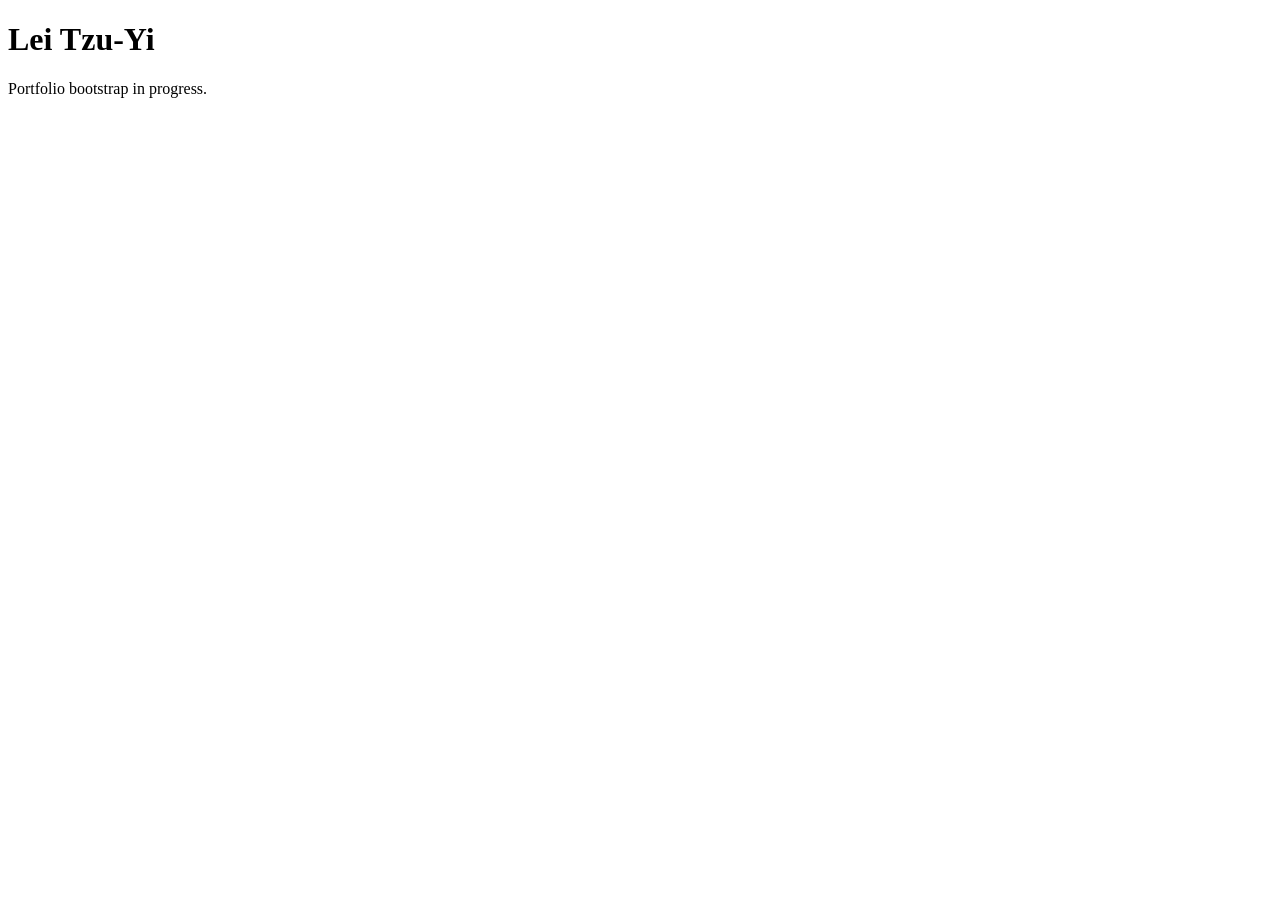
==== index.html @ 39b78949 "bootstrap GitHub Pages site" ====
<!doctype html><html lang="en"><head><meta charset="utf-8"><meta name="viewport" content="width=device-width,initial-scale=1"><title>Lei Tzu-Yi</title></head><body><main><h1>Lei Tzu-Yi</h1><p>Portfolio bootstrap in progress.</p></main></body></html>
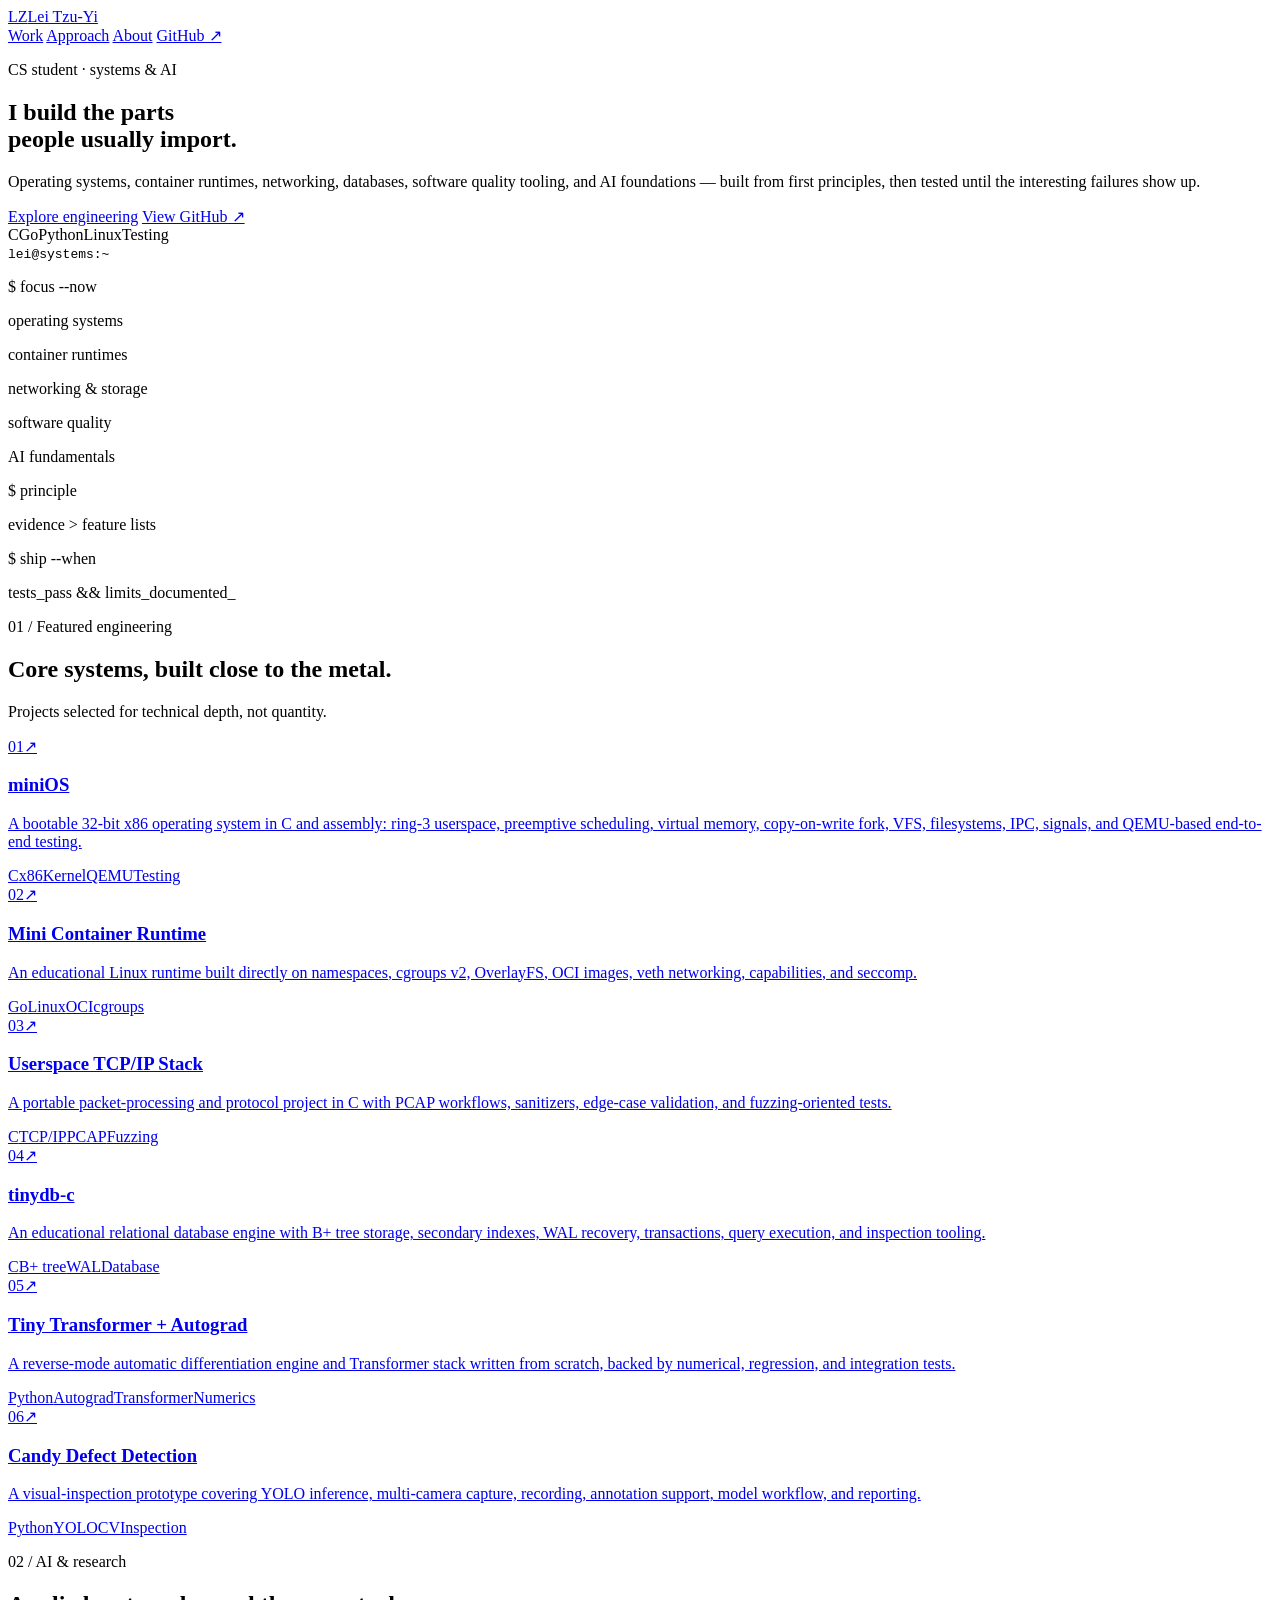
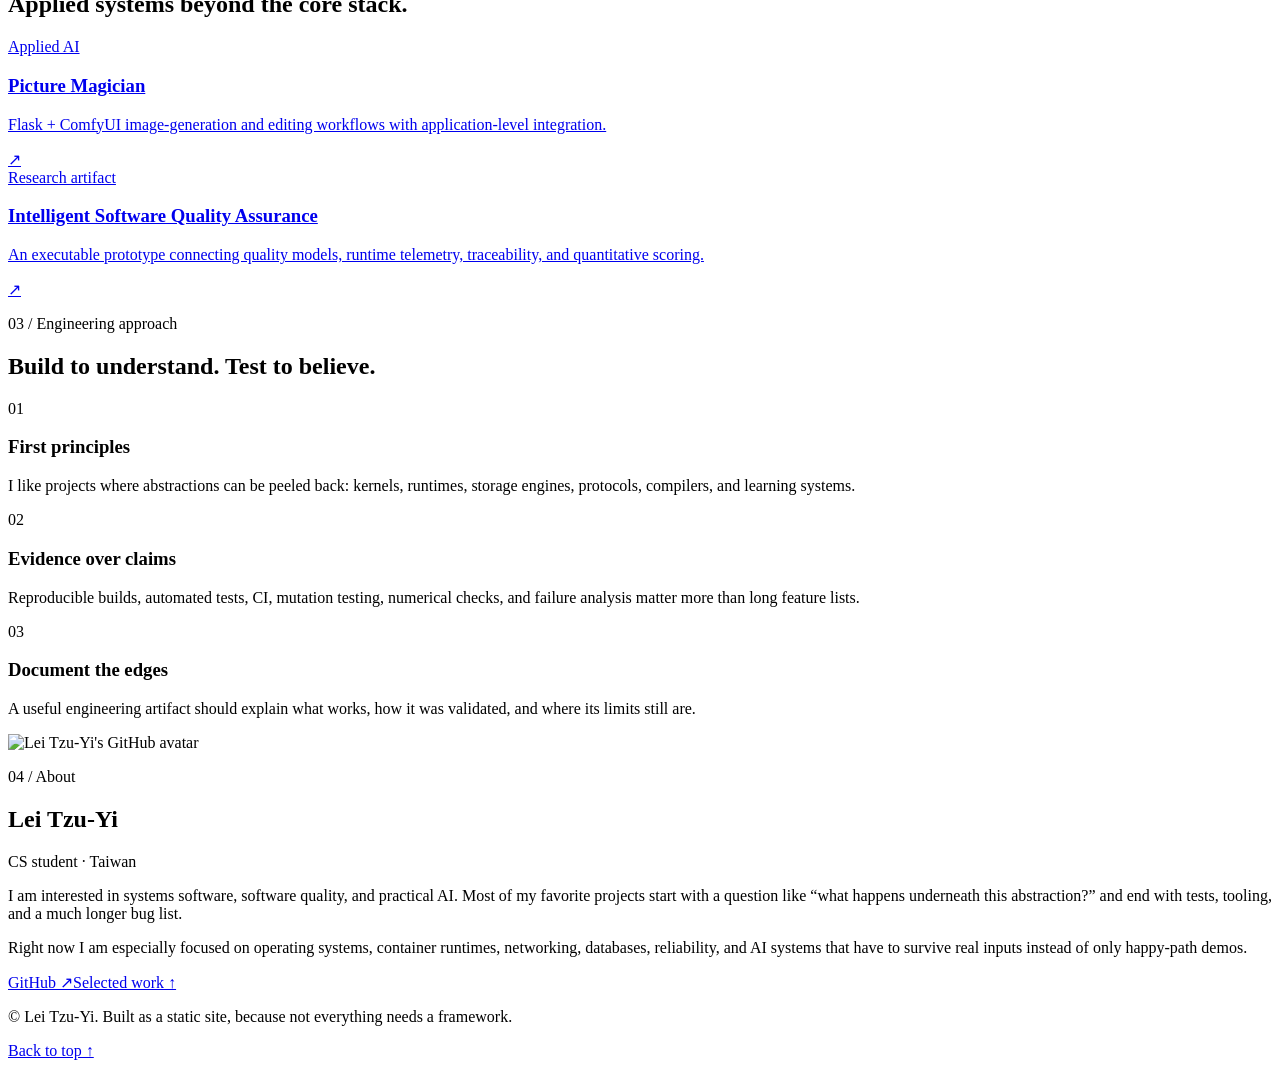
==== commit 07821dba: "build portfolio structure" ====
--- a/index.html
+++ b/index.html
@@ -1 +1,165 @@
-<!doctype html><html lang="en"><head><meta charset="utf-8"><meta name="viewport" content="width=device-width,initial-scale=1"><title>Lei Tzu-Yi</title></head><body><main><h1>Lei Tzu-Yi</h1><p>Portfolio bootstrap in progress.</p></main></body></html>+<!doctype html>
+<html lang="en">
+<head>
+  <meta charset="utf-8">
+  <meta name="viewport" content="width=device-width, initial-scale=1">
+  <meta name="description" content="Lei Tzu-Yi — CS student building operating systems, runtimes, networking, databases, software quality tooling, and practical AI from first principles.">
+  <meta name="theme-color" content="#0a0f16">
+  <meta property="og:title" content="Lei Tzu-Yi | Systems & AI Builder">
+  <meta property="og:description" content="From-scratch systems engineering, software quality, and practical AI.">
+  <meta property="og:type" content="website">
+  <meta property="og:url" content="https://lei-tzuy.github.io/">
+  <title>Lei Tzu-Yi | Systems & AI Builder</title>
+  <link rel="stylesheet" href="styles.css">
+  <link rel="icon" href="data:image/svg+xml,<svg xmlns=%22http://www.w3.org/2000/svg%22 viewBox=%220 0 100 100%22><rect width=%22100%22 height=%22100%22 rx=%2220%22 fill=%22%230a0f16%22/><text x=%2250%22 y=%2264%22 text-anchor=%22middle%22 font-size=%2248%22 font-family=%22monospace%22 fill=%22%236ee7b7%22>LZ</text></svg>">
+</head>
+<body>
+  <div class="ambient ambient-one" aria-hidden="true"></div>
+  <div class="ambient ambient-two" aria-hidden="true"></div>
+
+  <header class="site-header">
+    <a class="brand" href="#top" aria-label="Back to top"><span class="brand-mark">LZ</span><span>Lei Tzu-Yi</span></a>
+    <nav class="nav" aria-label="Primary navigation">
+      <a href="#work">Work</a>
+      <a href="#approach">Approach</a>
+      <a href="#about">About</a>
+      <a class="nav-github" href="https://github.com/Lei-TzuY" target="_blank" rel="noreferrer">GitHub ↗</a>
+    </nav>
+  </header>
+
+  <main id="top">
+    <section class="hero shell">
+      <div class="hero-copy reveal">
+        <p class="eyebrow"><span class="status-dot"></span> CS student · systems & AI</p>
+        <h1>I build the parts<br><span>people usually import.</span></h1>
+        <p class="hero-lede">Operating systems, container runtimes, networking, databases, software quality tooling, and AI foundations — built from first principles, then tested until the interesting failures show up.</p>
+        <div class="hero-actions">
+          <a class="button button-primary" href="#work">Explore engineering</a>
+          <a class="button button-ghost" href="https://github.com/Lei-TzuY" target="_blank" rel="noreferrer">View GitHub ↗</a>
+        </div>
+        <div class="signal-row" aria-label="Engineering focus">
+          <span>C</span><span>Go</span><span>Python</span><span>Linux</span><span>Testing</span>
+        </div>
+      </div>
+
+      <div class="terminal reveal" aria-label="Current engineering focus">
+        <div class="terminal-bar"><span></span><span></span><span></span><code>lei@systems:~</code></div>
+        <div class="terminal-body">
+          <p><span class="prompt">$</span> focus --now</p>
+          <p class="output">operating systems</p>
+          <p class="output">container runtimes</p>
+          <p class="output">networking & storage</p>
+          <p class="output">software quality</p>
+          <p class="output">AI fundamentals</p>
+          <p><span class="prompt">$</span> principle</p>
+          <p class="output accent">evidence &gt; feature lists</p>
+          <p><span class="prompt">$</span> ship --when</p>
+          <p class="output">tests_pass && limits_documented<span class="cursor">_</span></p>
+        </div>
+      </div>
+    </section>
+
+    <section id="work" class="section shell">
+      <div class="section-heading reveal">
+        <p class="kicker">01 / Featured engineering</p>
+        <h2>Core systems, built close to the metal.</h2>
+        <p>Projects selected for technical depth, not quantity.</p>
+      </div>
+
+      <div class="project-grid">
+        <a class="project-card project-card-wide reveal" href="https://github.com/Lei-TzuY/minios-x86" target="_blank" rel="noreferrer">
+          <div class="project-top"><span class="project-index">01</span><span class="project-arrow">↗</span></div>
+          <h3>miniOS</h3>
+          <p>A bootable 32-bit x86 operating system in C and assembly: ring-3 userspace, preemptive scheduling, virtual memory, copy-on-write fork, VFS, filesystems, IPC, signals, and QEMU-based end-to-end testing.</p>
+          <div class="tags"><span>C</span><span>x86</span><span>Kernel</span><span>QEMU</span><span>Testing</span></div>
+        </a>
+
+        <a class="project-card reveal" href="https://github.com/Lei-TzuY/mini-container-runtime" target="_blank" rel="noreferrer">
+          <div class="project-top"><span class="project-index">02</span><span class="project-arrow">↗</span></div>
+          <h3>Mini Container Runtime</h3>
+          <p>An educational Linux runtime built directly on namespaces, cgroups v2, OverlayFS, OCI images, veth networking, capabilities, and seccomp.</p>
+          <div class="tags"><span>Go</span><span>Linux</span><span>OCI</span><span>cgroups</span></div>
+        </a>
+
+        <a class="project-card reveal" href="https://github.com/Lei-TzuY/userspace-tcpip-stack" target="_blank" rel="noreferrer">
+          <div class="project-top"><span class="project-index">03</span><span class="project-arrow">↗</span></div>
+          <h3>Userspace TCP/IP Stack</h3>
+          <p>A portable packet-processing and protocol project in C with PCAP workflows, sanitizers, edge-case validation, and fuzzing-oriented tests.</p>
+          <div class="tags"><span>C</span><span>TCP/IP</span><span>PCAP</span><span>Fuzzing</span></div>
+        </a>
+
+        <a class="project-card reveal" href="https://github.com/Lei-TzuY/tinydb-c" target="_blank" rel="noreferrer">
+          <div class="project-top"><span class="project-index">04</span><span class="project-arrow">↗</span></div>
+          <h3>tinydb-c</h3>
+          <p>An educational relational database engine with B+ tree storage, secondary indexes, WAL recovery, transactions, query execution, and inspection tooling.</p>
+          <div class="tags"><span>C</span><span>B+ tree</span><span>WAL</span><span>Database</span></div>
+        </a>
+
+        <a class="project-card reveal" href="https://github.com/Lei-TzuY/tiny-transformer-autograd" target="_blank" rel="noreferrer">
+          <div class="project-top"><span class="project-index">05</span><span class="project-arrow">↗</span></div>
+          <h3>Tiny Transformer + Autograd</h3>
+          <p>A reverse-mode automatic differentiation engine and Transformer stack written from scratch, backed by numerical, regression, and integration tests.</p>
+          <div class="tags"><span>Python</span><span>Autograd</span><span>Transformer</span><span>Numerics</span></div>
+        </a>
+
+        <a class="project-card reveal" href="https://github.com/Lei-TzuY/candy_detect" target="_blank" rel="noreferrer">
+          <div class="project-top"><span class="project-index">06</span><span class="project-arrow">↗</span></div>
+          <h3>Candy Defect Detection</h3>
+          <p>A visual-inspection prototype covering YOLO inference, multi-camera capture, recording, annotation support, model workflow, and reporting.</p>
+          <div class="tags"><span>Python</span><span>YOLO</span><span>CV</span><span>Inspection</span></div>
+        </a>
+      </div>
+    </section>
+
+    <section class="section shell secondary-work">
+      <div class="section-heading reveal">
+        <p class="kicker">02 / AI & research</p>
+        <h2>Applied systems beyond the core stack.</h2>
+      </div>
+      <div class="compact-grid">
+        <a class="compact-card reveal" href="https://github.com/Lei-TzuY/change-clothes" target="_blank" rel="noreferrer">
+          <div><span class="compact-label">Applied AI</span><h3>Picture Magician</h3></div>
+          <p>Flask + ComfyUI image-generation and editing workflows with application-level integration.</p><span class="project-arrow">↗</span>
+        </a>
+        <a class="compact-card reveal" href="https://github.com/Lei-TzuY/Quality_Assurance" target="_blank" rel="noreferrer">
+          <div><span class="compact-label">Research artifact</span><h3>Intelligent Software Quality Assurance</h3></div>
+          <p>An executable prototype connecting quality models, runtime telemetry, traceability, and quantitative scoring.</p><span class="project-arrow">↗</span>
+        </a>
+      </div>
+    </section>
+
+    <section id="approach" class="section shell">
+      <div class="section-heading reveal">
+        <p class="kicker">03 / Engineering approach</p>
+        <h2>Build to understand. Test to believe.</h2>
+      </div>
+      <div class="principles-grid">
+        <article class="principle reveal"><span>01</span><h3>First principles</h3><p>I like projects where abstractions can be peeled back: kernels, runtimes, storage engines, protocols, compilers, and learning systems.</p></article>
+        <article class="principle reveal"><span>02</span><h3>Evidence over claims</h3><p>Reproducible builds, automated tests, CI, mutation testing, numerical checks, and failure analysis matter more than long feature lists.</p></article>
+        <article class="principle reveal"><span>03</span><h3>Document the edges</h3><p>A useful engineering artifact should explain what works, how it was validated, and where its limits still are.</p></article>
+      </div>
+    </section>
+
+    <section id="about" class="section shell about">
+      <div class="about-card reveal">
+        <div class="about-identity">
+          <img src="https://avatars.githubusercontent.com/u/52287354?v=4" alt="Lei Tzu-Yi's GitHub avatar" width="112" height="112">
+          <div><p class="kicker">04 / About</p><h2>Lei Tzu-Yi</h2><p class="muted">CS student · Taiwan</p></div>
+        </div>
+        <div class="about-copy">
+          <p>I am interested in systems software, software quality, and practical AI. Most of my favorite projects start with a question like “what happens underneath this abstraction?” and end with tests, tooling, and a much longer bug list.</p>
+          <p>Right now I am especially focused on operating systems, container runtimes, networking, databases, reliability, and AI systems that have to survive real inputs instead of only happy-path demos.</p>
+          <div class="about-links"><a href="https://github.com/Lei-TzuY" target="_blank" rel="noreferrer">GitHub ↗</a><a href="#work">Selected work ↑</a></div>
+        </div>
+      </div>
+    </section>
+  </main>
+
+  <footer class="footer shell">
+    <p>© <span id="year"></span> Lei Tzu-Yi. Built as a static site, because not everything needs a framework.</p>
+    <a href="#top">Back to top ↑</a>
+  </footer>
+
+  <script src="script.js"></script>
+</body>
+</html>
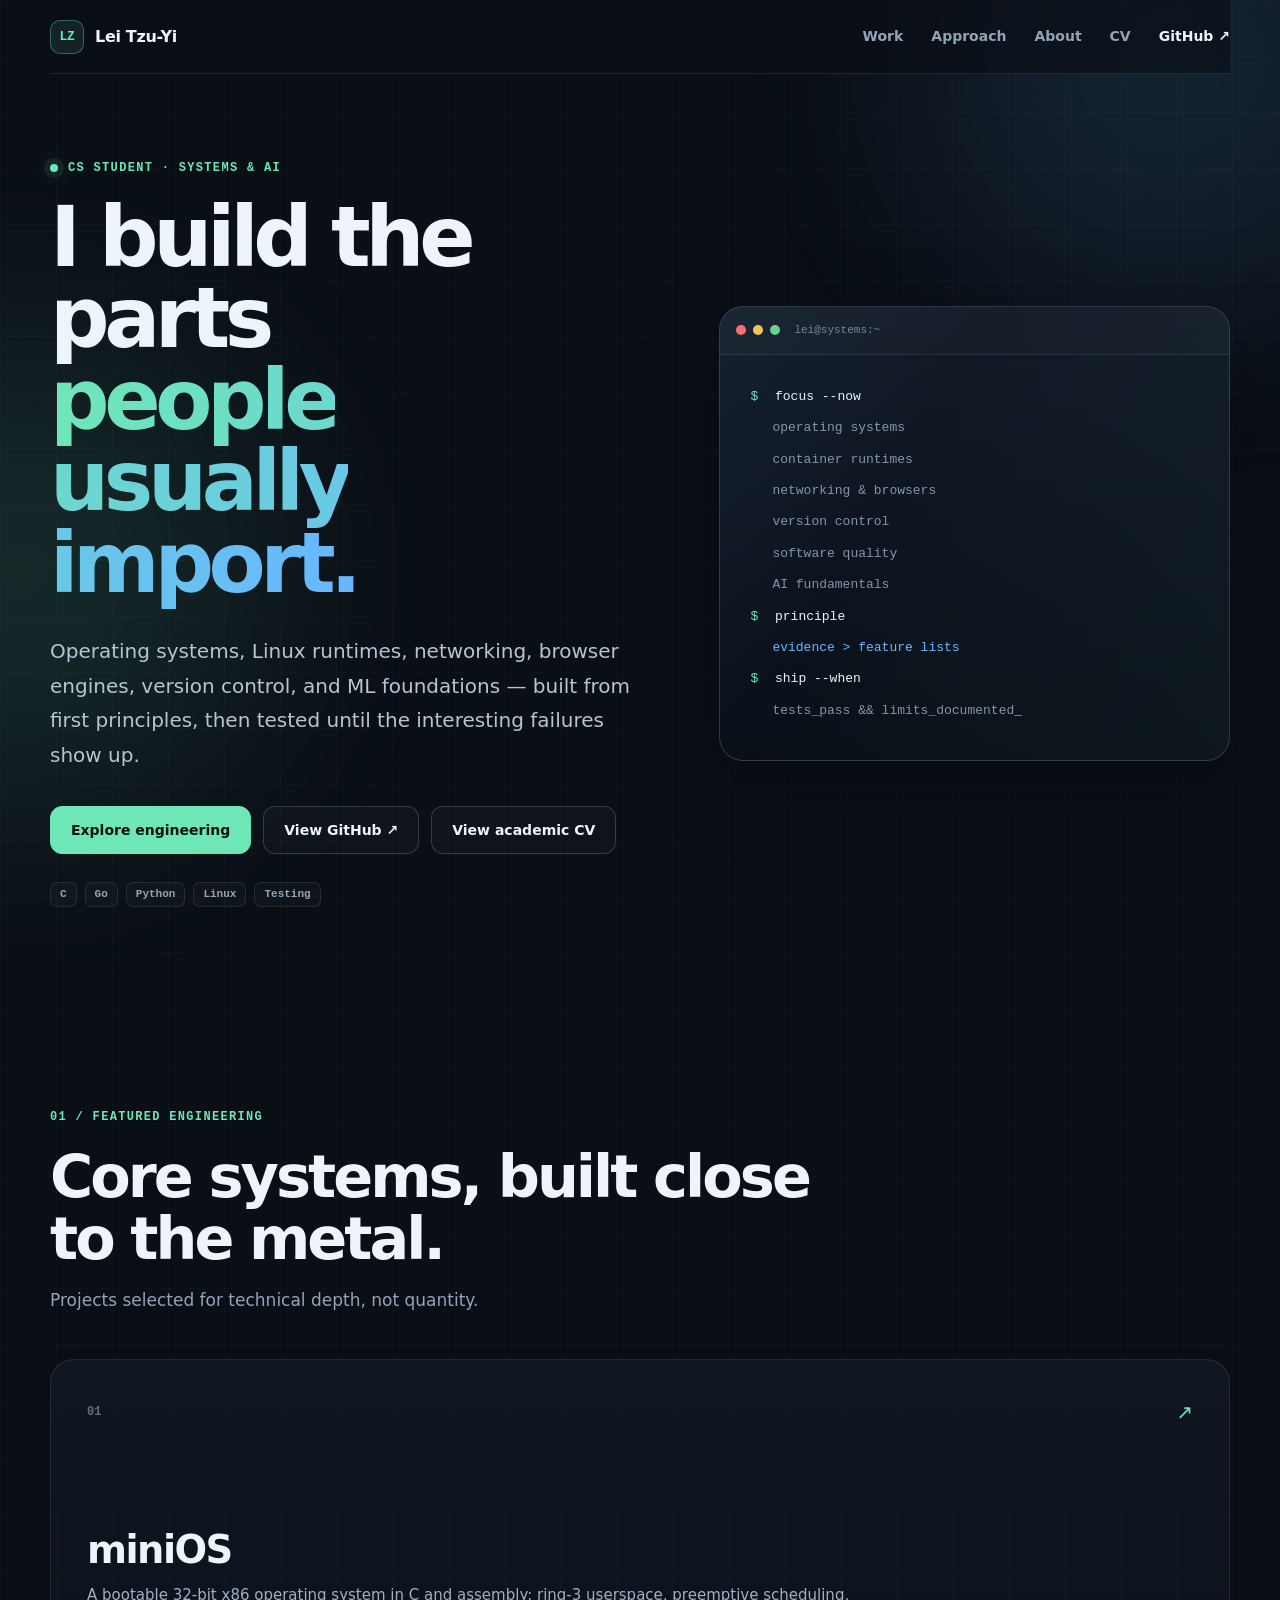
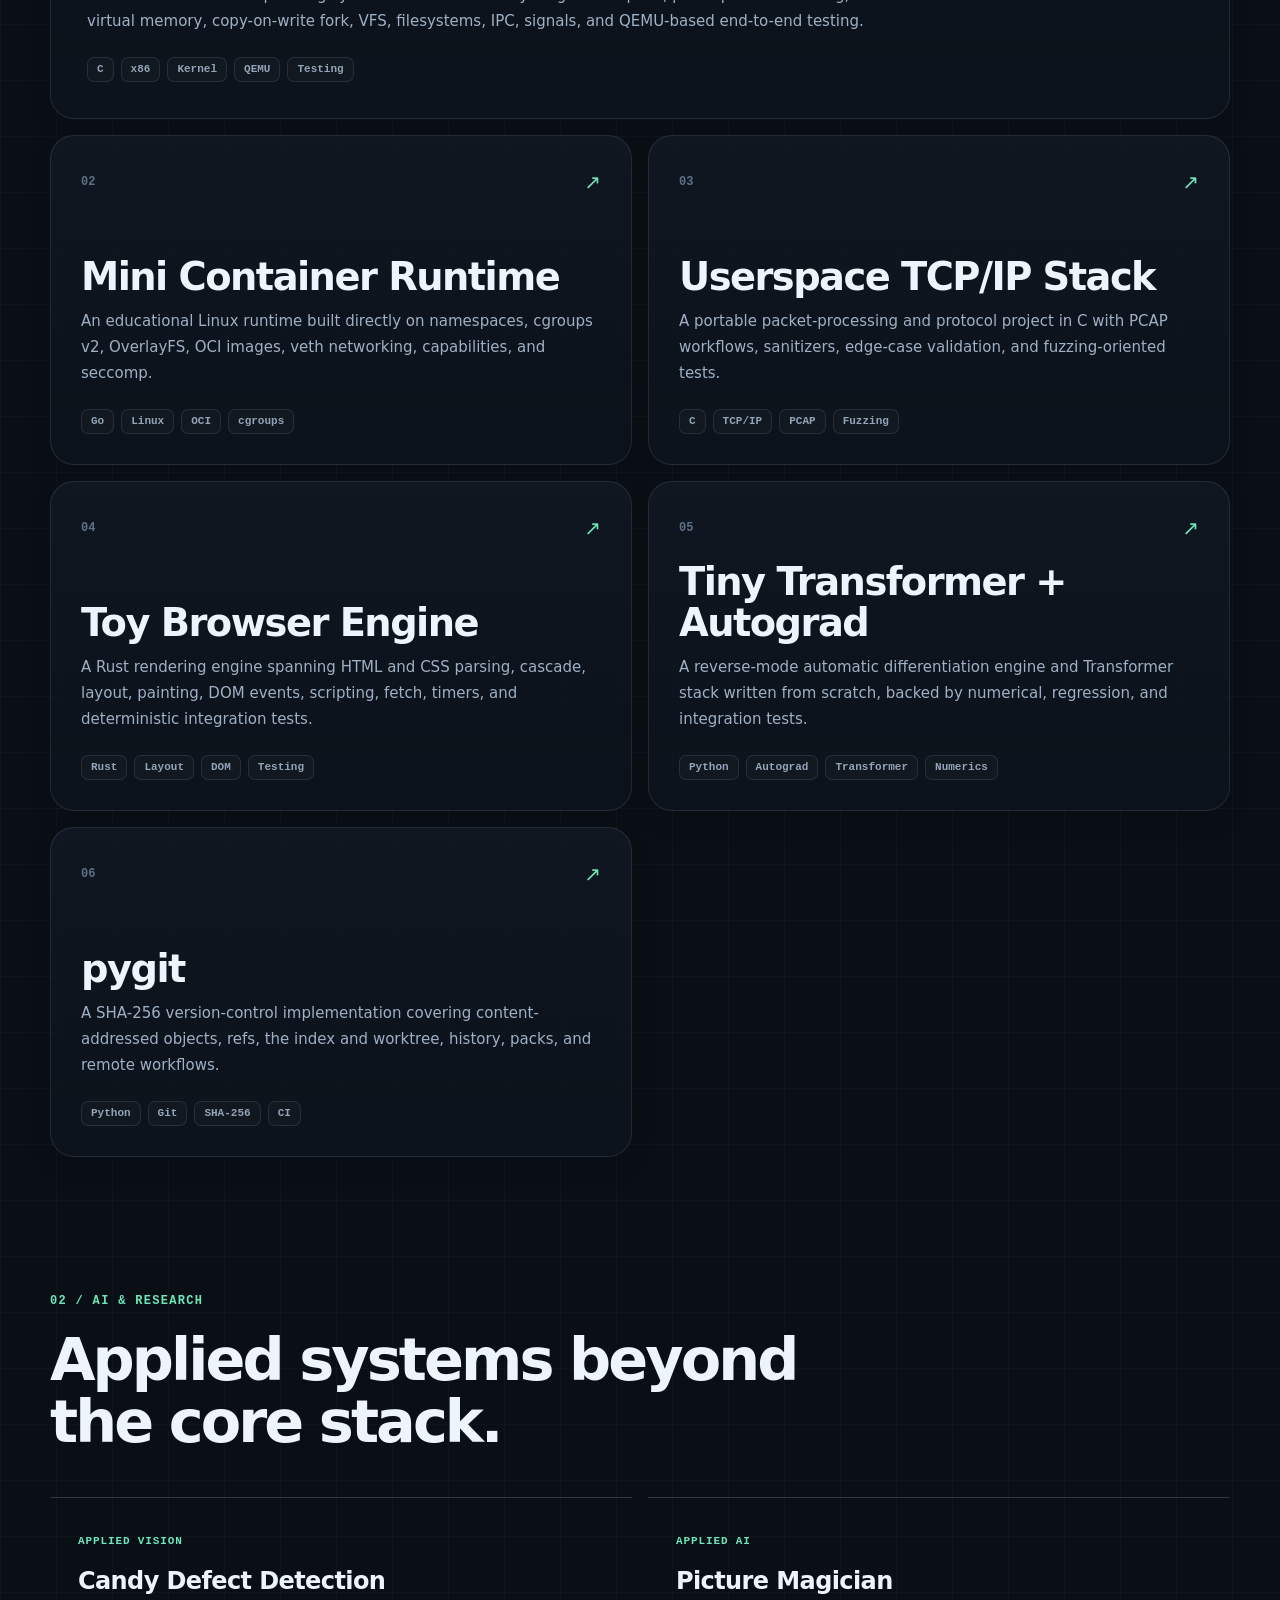
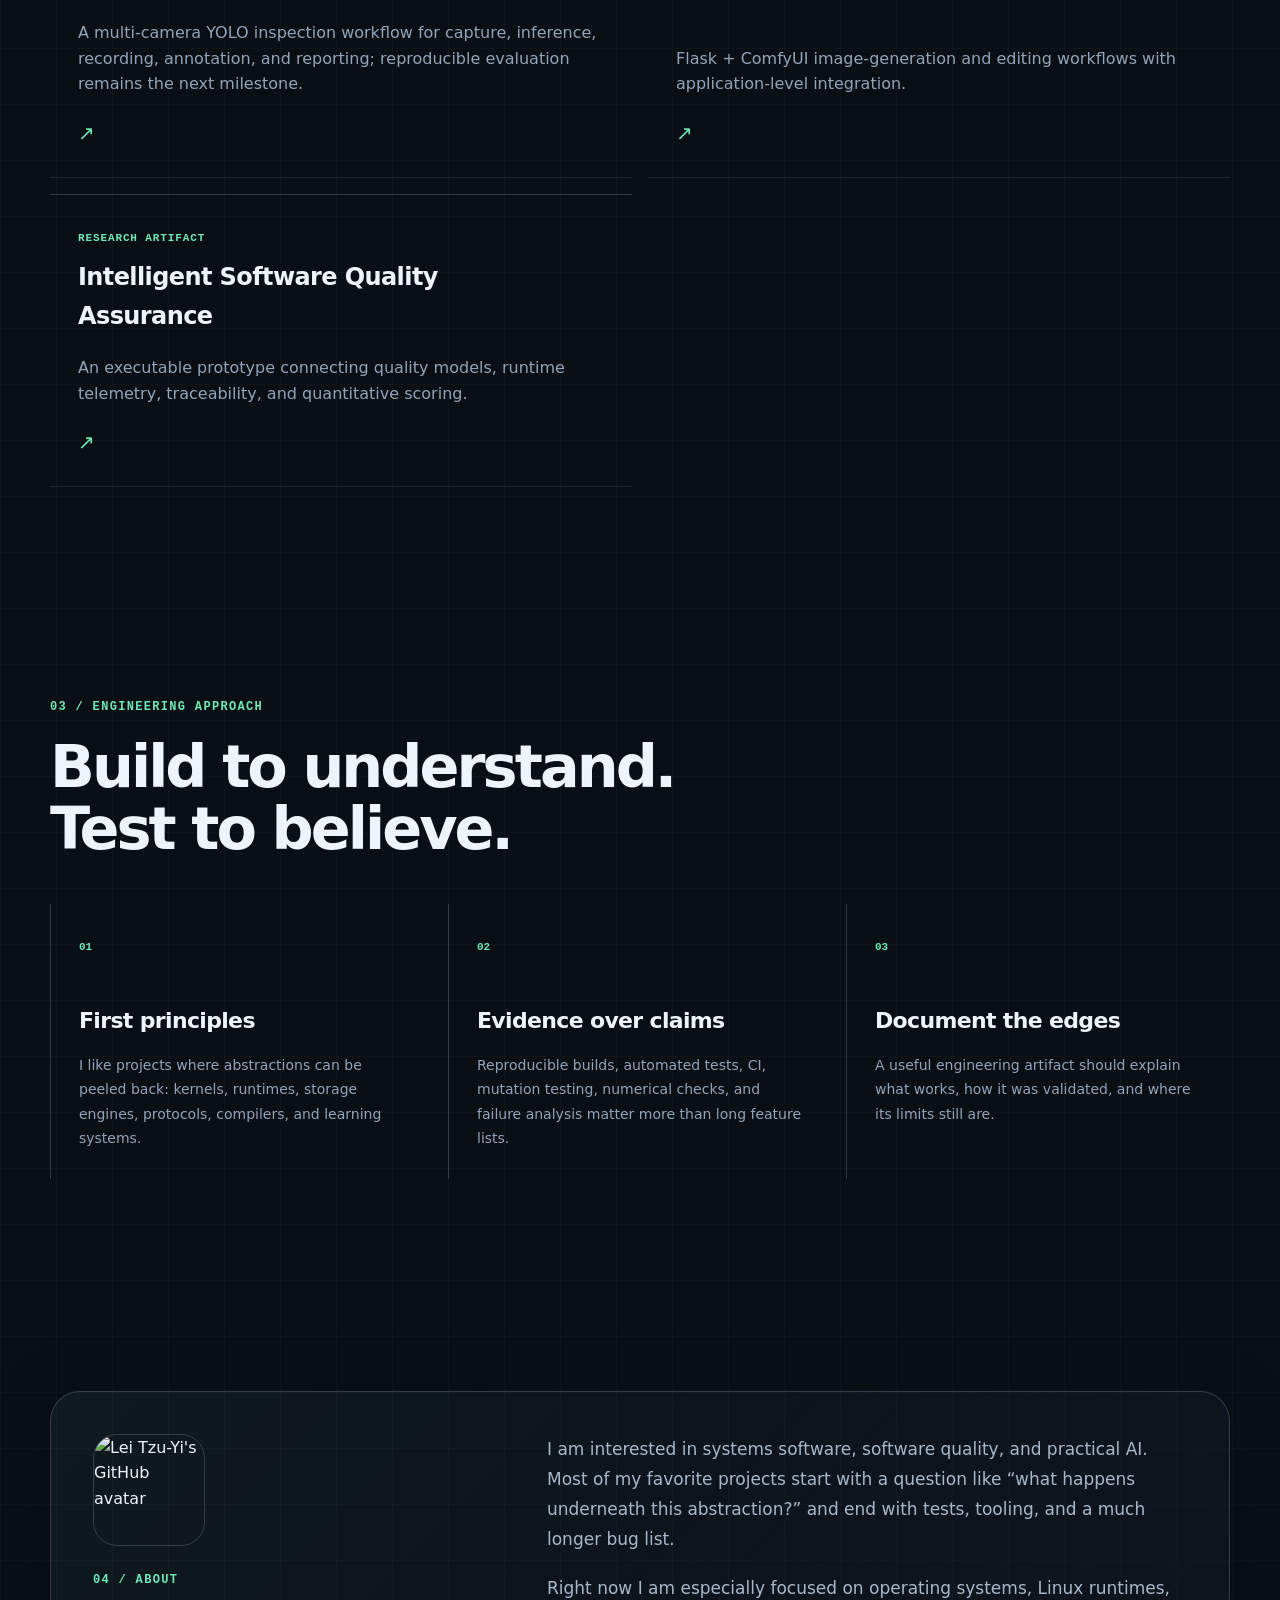
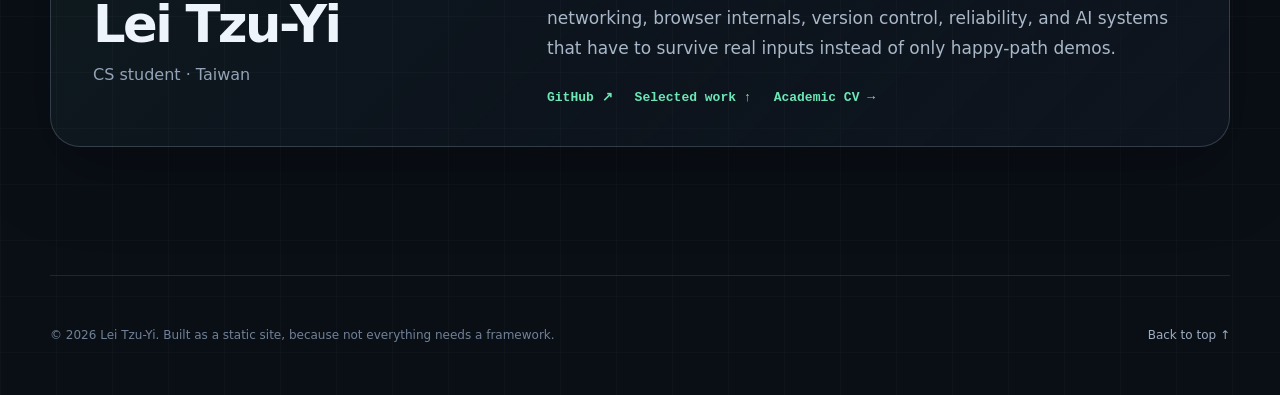
==== commit d694f808: "Align site with evidence-backed flagships" ====
--- a/index.html
+++ b/index.html
@@ -3,7 +3,7 @@
 <head>
   <meta charset="utf-8">
   <meta name="viewport" content="width=device-width, initial-scale=1">
-  <meta name="description" content="Lei Tzu-Yi — CS student building operating systems, runtimes, networking, databases, software quality tooling, and practical AI from first principles.">
+  <meta name="description" content="Lei Tzu-Yi — CS student building operating systems, Linux runtimes, networking, browser engines, version control, and machine-learning foundations from first principles.">
   <meta name="theme-color" content="#0a0f16">
   <meta property="og:title" content="Lei Tzu-Yi | Systems & AI Builder">
   <meta property="og:description" content="From-scratch systems engineering, software quality, and practical AI.">
@@ -32,7 +32,7 @@
       <div class="hero-copy reveal">
         <p class="eyebrow"><span class="status-dot"></span> CS student · systems & AI</p>
         <h1>I build the parts<br><span>people usually import.</span></h1>
-        <p class="hero-lede">Operating systems, container runtimes, networking, databases, software quality tooling, and AI foundations — built from first principles, then tested until the interesting failures show up.</p>
+        <p class="hero-lede">Operating systems, Linux runtimes, networking, browser engines, version control, and ML foundations — built from first principles, then tested until the interesting failures show up.</p>
         <div class="hero-actions">
           <a class="button button-primary" href="#work">Explore engineering</a>
           <a class="button button-ghost" href="https://github.com/Lei-TzuY" target="_blank" rel="noreferrer">View GitHub ↗</a>
@@ -48,7 +48,8 @@
           <p><span class="prompt">$</span> focus --now</p>
           <p class="output">operating systems</p>
           <p class="output">container runtimes</p>
-          <p class="output">networking & storage</p>
+          <p class="output">networking & browsers</p>
+          <p class="output">version control</p>
           <p class="output">software quality</p>
           <p class="output">AI fundamentals</p>
           <p><span class="prompt">$</span> principle</p>
@@ -88,11 +89,11 @@
           <div class="tags"><span>C</span><span>TCP/IP</span><span>PCAP</span><span>Fuzzing</span></div>
         </a>
 
-        <a class="project-card reveal" href="https://github.com/Lei-TzuY/tinydb-c" target="_blank" rel="noreferrer">
+        <a class="project-card reveal" href="https://github.com/Lei-TzuY/toy-browser-engine" target="_blank" rel="noreferrer">
           <div class="project-top"><span class="project-index">04</span><span class="project-arrow">↗</span></div>
-          <h3>tinydb-c</h3>
-          <p>An educational relational database engine with B+ tree storage, secondary indexes, WAL recovery, transactions, query execution, and inspection tooling.</p>
-          <div class="tags"><span>C</span><span>B+ tree</span><span>WAL</span><span>Database</span></div>
+          <h3>Toy Browser Engine</h3>
+          <p>A Rust rendering engine spanning HTML and CSS parsing, cascade, layout, painting, DOM events, scripting, fetch, timers, and deterministic integration tests.</p>
+          <div class="tags"><span>Rust</span><span>Layout</span><span>DOM</span><span>Testing</span></div>
         </a>
 
         <a class="project-card reveal" href="https://github.com/Lei-TzuY/tiny-transformer-autograd" target="_blank" rel="noreferrer">
@@ -102,11 +103,11 @@
           <div class="tags"><span>Python</span><span>Autograd</span><span>Transformer</span><span>Numerics</span></div>
         </a>
 
-        <a class="project-card reveal" href="https://github.com/Lei-TzuY/candy_detect" target="_blank" rel="noreferrer">
+        <a class="project-card reveal" href="https://github.com/Lei-TzuY/pygit-sha256" target="_blank" rel="noreferrer">
           <div class="project-top"><span class="project-index">06</span><span class="project-arrow">↗</span></div>
-          <h3>Candy Defect Detection</h3>
-          <p>A visual-inspection prototype covering YOLO inference, multi-camera capture, recording, annotation support, model workflow, and reporting.</p>
-          <div class="tags"><span>Python</span><span>YOLO</span><span>CV</span><span>Inspection</span></div>
+          <h3>pygit</h3>
+          <p>A SHA-256 version-control implementation covering content-addressed objects, refs, the index and worktree, history, packs, and remote workflows.</p>
+          <div class="tags"><span>Python</span><span>Git</span><span>SHA-256</span><span>CI</span></div>
         </a>
       </div>
     </section>
@@ -117,6 +118,10 @@
         <h2>Applied systems beyond the core stack.</h2>
       </div>
       <div class="compact-grid">
+        <a class="compact-card reveal" href="https://github.com/Lei-TzuY/candy_detect" target="_blank" rel="noreferrer">
+          <div><span class="compact-label">Applied vision</span><h3>Candy Defect Detection</h3></div>
+          <p>A multi-camera YOLO inspection workflow for capture, inference, recording, annotation, and reporting; reproducible evaluation remains the next milestone.</p><span class="project-arrow">↗</span>
+        </a>
         <a class="compact-card reveal" href="https://github.com/Lei-TzuY/change-clothes" target="_blank" rel="noreferrer">
           <div><span class="compact-label">Applied AI</span><h3>Picture Magician</h3></div>
           <p>Flask + ComfyUI image-generation and editing workflows with application-level integration.</p><span class="project-arrow">↗</span>
@@ -148,7 +153,7 @@
         </div>
         <div class="about-copy">
           <p>I am interested in systems software, software quality, and practical AI. Most of my favorite projects start with a question like “what happens underneath this abstraction?” and end with tests, tooling, and a much longer bug list.</p>
-          <p>Right now I am especially focused on operating systems, container runtimes, networking, databases, reliability, and AI systems that have to survive real inputs instead of only happy-path demos.</p>
+          <p>Right now I am especially focused on operating systems, Linux runtimes, networking, browser internals, version control, reliability, and AI systems that have to survive real inputs instead of only happy-path demos.</p>
           <div class="about-links"><a href="https://github.com/Lei-TzuY" target="_blank" rel="noreferrer">GitHub ↗</a><a href="#work">Selected work ↑</a></div>
         </div>
       </div>
--- a/styles.css
+++ b/styles.css
@@ -0,0 +1,339 @@
+:root {
+  --bg: #0a0f16;
+  --bg-soft: #0f1620;
+  --panel: rgba(17, 25, 36, 0.78);
+  --panel-strong: #111923;
+  --border: rgba(148, 163, 184, 0.16);
+  --border-strong: rgba(148, 163, 184, 0.28);
+  --text: #eef4fb;
+  --muted: #93a4b8;
+  --accent: #6ee7b7;
+  --accent-2: #67b7ff;
+  --accent-soft: rgba(110, 231, 183, 0.1);
+  --shadow: 0 24px 80px rgba(0, 0, 0, 0.28);
+  --radius: 24px;
+  --mono: "SFMono-Regular", Consolas, "Liberation Mono", Menlo, monospace;
+  --sans: Inter, ui-sans-serif, system-ui, -apple-system, BlinkMacSystemFont, "Segoe UI", sans-serif;
+}
+
+* { box-sizing: border-box; }
+html { scroll-behavior: smooth; }
+body {
+  margin: 0;
+  min-width: 320px;
+  color: var(--text);
+  background:
+    linear-gradient(rgba(255,255,255,0.018) 1px, transparent 1px),
+    linear-gradient(90deg, rgba(255,255,255,0.018) 1px, transparent 1px),
+    var(--bg);
+  background-size: 56px 56px;
+  font-family: var(--sans);
+  line-height: 1.6;
+  -webkit-font-smoothing: antialiased;
+  overflow-x: hidden;
+}
+
+::selection { background: rgba(110, 231, 183, 0.25); color: #fff; }
+a { color: inherit; text-decoration: none; }
+img { display: block; max-width: 100%; }
+button, a { -webkit-tap-highlight-color: transparent; }
+
+.ambient {
+  position: fixed;
+  width: 480px;
+  height: 480px;
+  border-radius: 50%;
+  filter: blur(110px);
+  opacity: .12;
+  pointer-events: none;
+  z-index: -1;
+}
+.ambient-one { top: -180px; right: -130px; background: var(--accent-2); }
+.ambient-two { bottom: 10%; left: -220px; background: var(--accent); }
+
+.shell { width: min(1180px, calc(100% - 48px)); margin-inline: auto; }
+
+.site-header {
+  position: sticky;
+  top: 0;
+  z-index: 20;
+  width: min(1180px, calc(100% - 48px));
+  margin: 0 auto;
+  min-height: 74px;
+  display: flex;
+  align-items: center;
+  justify-content: space-between;
+  gap: 24px;
+  background: rgba(10, 15, 22, .7);
+  border-bottom: 1px solid var(--border);
+  backdrop-filter: blur(18px);
+  -webkit-backdrop-filter: blur(18px);
+}
+
+.brand { display: inline-flex; align-items: center; gap: 11px; font-weight: 700; letter-spacing: -.02em; }
+.brand-mark {
+  width: 34px;
+  height: 34px;
+  display: grid;
+  place-items: center;
+  border: 1px solid rgba(110, 231, 183, .35);
+  border-radius: 10px;
+  color: var(--accent);
+  background: var(--accent-soft);
+  font: 700 13px/1 var(--mono);
+}
+.nav { display: flex; align-items: center; gap: 28px; color: var(--muted); font-size: 14px; font-weight: 600; }
+.nav a { transition: color .2s ease; }
+.nav a:hover, .nav a:focus-visible { color: var(--text); }
+.nav-github { color: var(--text) !important; }
+
+.hero {
+  min-height: calc(100vh - 74px);
+  display: grid;
+  grid-template-columns: 1.08fr .92fr;
+  align-items: center;
+  gap: 70px;
+  padding-block: 86px 96px;
+}
+.eyebrow, .kicker {
+  margin: 0 0 20px;
+  color: var(--accent);
+  font: 700 12px/1.4 var(--mono);
+  text-transform: uppercase;
+  letter-spacing: .11em;
+}
+.eyebrow { display: flex; align-items: center; gap: 10px; }
+.status-dot {
+  width: 8px;
+  height: 8px;
+  border-radius: 50%;
+  background: var(--accent);
+  box-shadow: 0 0 0 6px rgba(110, 231, 183, .08), 0 0 22px rgba(110, 231, 183, .5);
+}
+.hero h1 {
+  margin: 0;
+  max-width: 780px;
+  font-size: clamp(54px, 6.5vw, 92px);
+  line-height: .98;
+  letter-spacing: -.065em;
+  font-weight: 780;
+}
+.hero h1 span {
+  color: transparent;
+  background: linear-gradient(90deg, var(--accent), var(--accent-2));
+  -webkit-background-clip: text;
+  background-clip: text;
+}
+.hero-lede {
+  max-width: 720px;
+  margin: 30px 0 0;
+  color: #b7c4d4;
+  font-size: clamp(17px, 1.6vw, 20px);
+  line-height: 1.72;
+}
+.hero-actions { display: flex; flex-wrap: wrap; gap: 12px; margin-top: 34px; }
+.button {
+  min-height: 48px;
+  display: inline-flex;
+  align-items: center;
+  justify-content: center;
+  padding: 0 20px;
+  border: 1px solid var(--border-strong);
+  border-radius: 12px;
+  font-size: 14px;
+  font-weight: 750;
+  transition: transform .2s ease, border-color .2s ease, background .2s ease;
+}
+.button:hover { transform: translateY(-2px); }
+.button-primary { color: #07110e; background: var(--accent); border-color: var(--accent); }
+.button-primary:hover { background: #8aefc8; }
+.button-ghost { background: rgba(255,255,255,.025); }
+.button-ghost:hover { border-color: rgba(110,231,183,.5); background: var(--accent-soft); }
+.signal-row { display: flex; flex-wrap: wrap; gap: 8px; margin-top: 28px; }
+.signal-row span, .tags span {
+  padding: 6px 9px;
+  border: 1px solid var(--border);
+  border-radius: 7px;
+  color: var(--muted);
+  background: rgba(255,255,255,.025);
+  font: 600 11px/1 var(--mono);
+}
+
+.terminal {
+  position: relative;
+  overflow: hidden;
+  border: 1px solid var(--border-strong);
+  border-radius: var(--radius);
+  background: linear-gradient(180deg, rgba(18,27,39,.96), rgba(10,16,24,.95));
+  box-shadow: var(--shadow);
+  transform: perspective(1100px) rotateY(-4deg) rotateX(1deg);
+}
+.terminal::before {
+  content: "";
+  position: absolute;
+  inset: 0;
+  background: linear-gradient(120deg, rgba(103,183,255,.05), transparent 35%, rgba(110,231,183,.035));
+  pointer-events: none;
+}
+.terminal-bar {
+  height: 48px;
+  display: flex;
+  align-items: center;
+  gap: 7px;
+  padding: 0 16px;
+  border-bottom: 1px solid var(--border);
+  background: rgba(255,255,255,.018);
+}
+.terminal-bar span { width: 10px; height: 10px; border-radius: 50%; background: #405064; }
+.terminal-bar span:first-child { background: #ff6b6b; }
+.terminal-bar span:nth-child(2) { background: #f8c555; }
+.terminal-bar span:nth-child(3) { background: #65d48b; }
+.terminal-bar code { margin-left: 7px; color: #74869d; font-size: 11px; }
+.terminal-body { min-height: 390px; padding: 30px; font: 500 13px/1.8 var(--mono); }
+.terminal-body p { margin: 0 0 8px; }
+.prompt { color: var(--accent); margin-right: 9px; }
+.output { color: #8394aa; padding-left: 22px; }
+.output.accent { color: var(--accent-2); }
+.cursor { color: var(--accent); animation: blink 1.1s steps(1) infinite; }
+@keyframes blink { 50% { opacity: 0; } }
+
+.section { padding-block: 106px; }
+.section-heading { max-width: 760px; margin-bottom: 44px; }
+.section-heading h2, .about h2 {
+  margin: 0;
+  font-size: clamp(36px, 4.6vw, 62px);
+  line-height: 1.05;
+  letter-spacing: -.05em;
+}
+.section-heading > p:last-child { margin: 18px 0 0; color: var(--muted); font-size: 17px; }
+
+.project-grid {
+  display: grid;
+  grid-template-columns: repeat(2, minmax(0, 1fr));
+  gap: 16px;
+}
+.project-card {
+  min-height: 330px;
+  display: flex;
+  flex-direction: column;
+  padding: 30px;
+  border: 1px solid var(--border);
+  border-radius: var(--radius);
+  background: linear-gradient(180deg, rgba(17,25,36,.78), rgba(13,20,29,.72));
+  box-shadow: 0 10px 30px rgba(0,0,0,.08);
+  transition: transform .24s ease, border-color .24s ease, background .24s ease;
+}
+.project-card-wide { grid-column: 1 / -1; min-height: 360px; padding: 36px; }
+.project-card:hover {
+  transform: translateY(-5px);
+  border-color: rgba(110,231,183,.34);
+  background: linear-gradient(180deg, rgba(20,31,43,.95), rgba(13,22,31,.9));
+}
+.project-top { display: flex; align-items: center; justify-content: space-between; }
+.project-index { color: #5d7087; font: 600 12px/1 var(--mono); }
+.project-arrow { color: var(--accent); font-size: 20px; transition: transform .2s ease; }
+.project-card:hover .project-arrow, .compact-card:hover .project-arrow { transform: translate(3px,-3px); }
+.project-card h3 { margin: auto 0 12px; font-size: clamp(27px, 3vw, 42px); letter-spacing: -.04em; line-height: 1.06; }
+.project-card p { max-width: 810px; margin: 0 0 22px; color: #9fb0c4; font-size: 15px; line-height: 1.72; }
+.tags { display: flex; flex-wrap: wrap; gap: 7px; }
+
+.secondary-work { padding-top: 30px; }
+.compact-grid { display: grid; grid-template-columns: repeat(2, minmax(0, 1fr)); gap: 16px; }
+.compact-card {
+  min-height: 235px;
+  display: grid;
+  grid-template-columns: 1fr auto;
+  grid-template-rows: auto 1fr;
+  gap: 20px 28px;
+  padding: 28px;
+  border-top: 1px solid var(--border-strong);
+  border-bottom: 1px solid var(--border);
+  transition: background .2s ease, border-color .2s ease;
+}
+.compact-card:hover { background: rgba(255,255,255,.022); border-top-color: rgba(110,231,183,.4); }
+.compact-label { color: var(--accent); font: 600 11px/1 var(--mono); text-transform: uppercase; letter-spacing: .08em; }
+.compact-card h3 { margin: 10px 0 0; font-size: 24px; letter-spacing: -.025em; }
+.compact-card p { grid-column: 1 / -1; margin: 0; align-self: end; color: var(--muted); max-width: 560px; }
+
+.principles-grid { display: grid; grid-template-columns: repeat(3, minmax(0, 1fr)); gap: 14px; }
+.principle { padding: 28px; border-left: 1px solid var(--border-strong); }
+.principle > span { color: var(--accent); font: 600 11px/1 var(--mono); }
+.principle h3 { margin: 46px 0 14px; font-size: 22px; letter-spacing: -.03em; }
+.principle p { margin: 0; color: var(--muted); font-size: 14px; line-height: 1.75; }
+
+.about { padding-bottom: 128px; }
+.about-card {
+  display: grid;
+  grid-template-columns: .75fr 1.25fr;
+  gap: 70px;
+  padding: 42px;
+  border: 1px solid var(--border-strong);
+  border-radius: 30px;
+  background: linear-gradient(135deg, rgba(110,231,183,.055), rgba(103,183,255,.03) 46%, rgba(17,25,36,.62));
+  box-shadow: var(--shadow);
+}
+.about-identity { display: flex; flex-direction: column; align-items: flex-start; gap: 26px; }
+.about-identity img { width: 112px; height: 112px; object-fit: cover; border-radius: 24px; border: 1px solid var(--border-strong); filter: saturate(.84); }
+.about-identity .kicker { margin-bottom: 10px; }
+.about h2 { font-size: clamp(34px, 4vw, 54px); }
+.muted { margin: 10px 0 0; color: var(--muted); }
+.about-copy { align-self: end; }
+.about-copy > p { margin: 0 0 18px; color: #a9b8c9; font-size: 17px; line-height: 1.78; }
+.about-links { display: flex; flex-wrap: wrap; gap: 22px; margin-top: 28px; }
+.about-links a { color: var(--accent); font: 700 13px/1 var(--mono); }
+
+.footer {
+  min-height: 120px;
+  display: flex;
+  align-items: center;
+  justify-content: space-between;
+  gap: 24px;
+  border-top: 1px solid var(--border);
+  color: #708197;
+  font-size: 12px;
+}
+.footer a { color: #9cadc0; }
+
+.reveal { opacity: 0; transform: translateY(18px); transition: opacity .7s ease, transform .7s ease; }
+.reveal.is-visible { opacity: 1; transform: translateY(0); }
+
+:focus-visible { outline: 2px solid var(--accent); outline-offset: 4px; border-radius: 4px; }
+
+@media (max-width: 900px) {
+  .hero { grid-template-columns: 1fr; min-height: auto; gap: 52px; padding-block: 80px; }
+  .terminal { transform: none; max-width: 680px; }
+  .project-grid, .compact-grid { grid-template-columns: 1fr; }
+  .project-card-wide { grid-column: auto; }
+  .principles-grid { grid-template-columns: 1fr; }
+  .principle { padding-block: 24px; }
+  .principle h3 { margin-top: 22px; }
+  .about-card { grid-template-columns: 1fr; gap: 42px; }
+  .about-identity { flex-direction: row; align-items: center; }
+}
+
+@media (max-width: 660px) {
+  .shell, .site-header { width: min(100% - 28px, 1180px); }
+  .site-header { min-height: 64px; }
+  .brand > span:last-child { display: none; }
+  .nav { gap: 16px; font-size: 12px; }
+  .nav a:nth-child(2), .nav a:nth-child(3) { display: none; }
+  .hero { padding-block: 64px 72px; }
+  .hero h1 { font-size: clamp(46px, 15vw, 68px); }
+  .hero-lede { font-size: 16px; }
+  .terminal-body { min-height: 350px; padding: 22px; font-size: 11px; }
+  .section { padding-block: 78px; }
+  .section-heading { margin-bottom: 30px; }
+  .project-card, .project-card-wide { min-height: 300px; padding: 24px; }
+  .project-card h3 { font-size: 30px; }
+  .compact-card { min-height: 210px; padding: 22px; }
+  .about-card { padding: 26px; border-radius: 24px; }
+  .about-identity { flex-direction: column; align-items: flex-start; }
+  .about-copy > p { font-size: 15px; }
+  .footer { align-items: flex-start; flex-direction: column; justify-content: center; padding-block: 28px; }
+}
+
+@media (prefers-reduced-motion: reduce) {
+  html { scroll-behavior: auto; }
+  *, *::before, *::after { animation-duration: .01ms !important; animation-iteration-count: 1 !important; transition-duration: .01ms !important; }
+  .reveal { opacity: 1; transform: none; }
+}
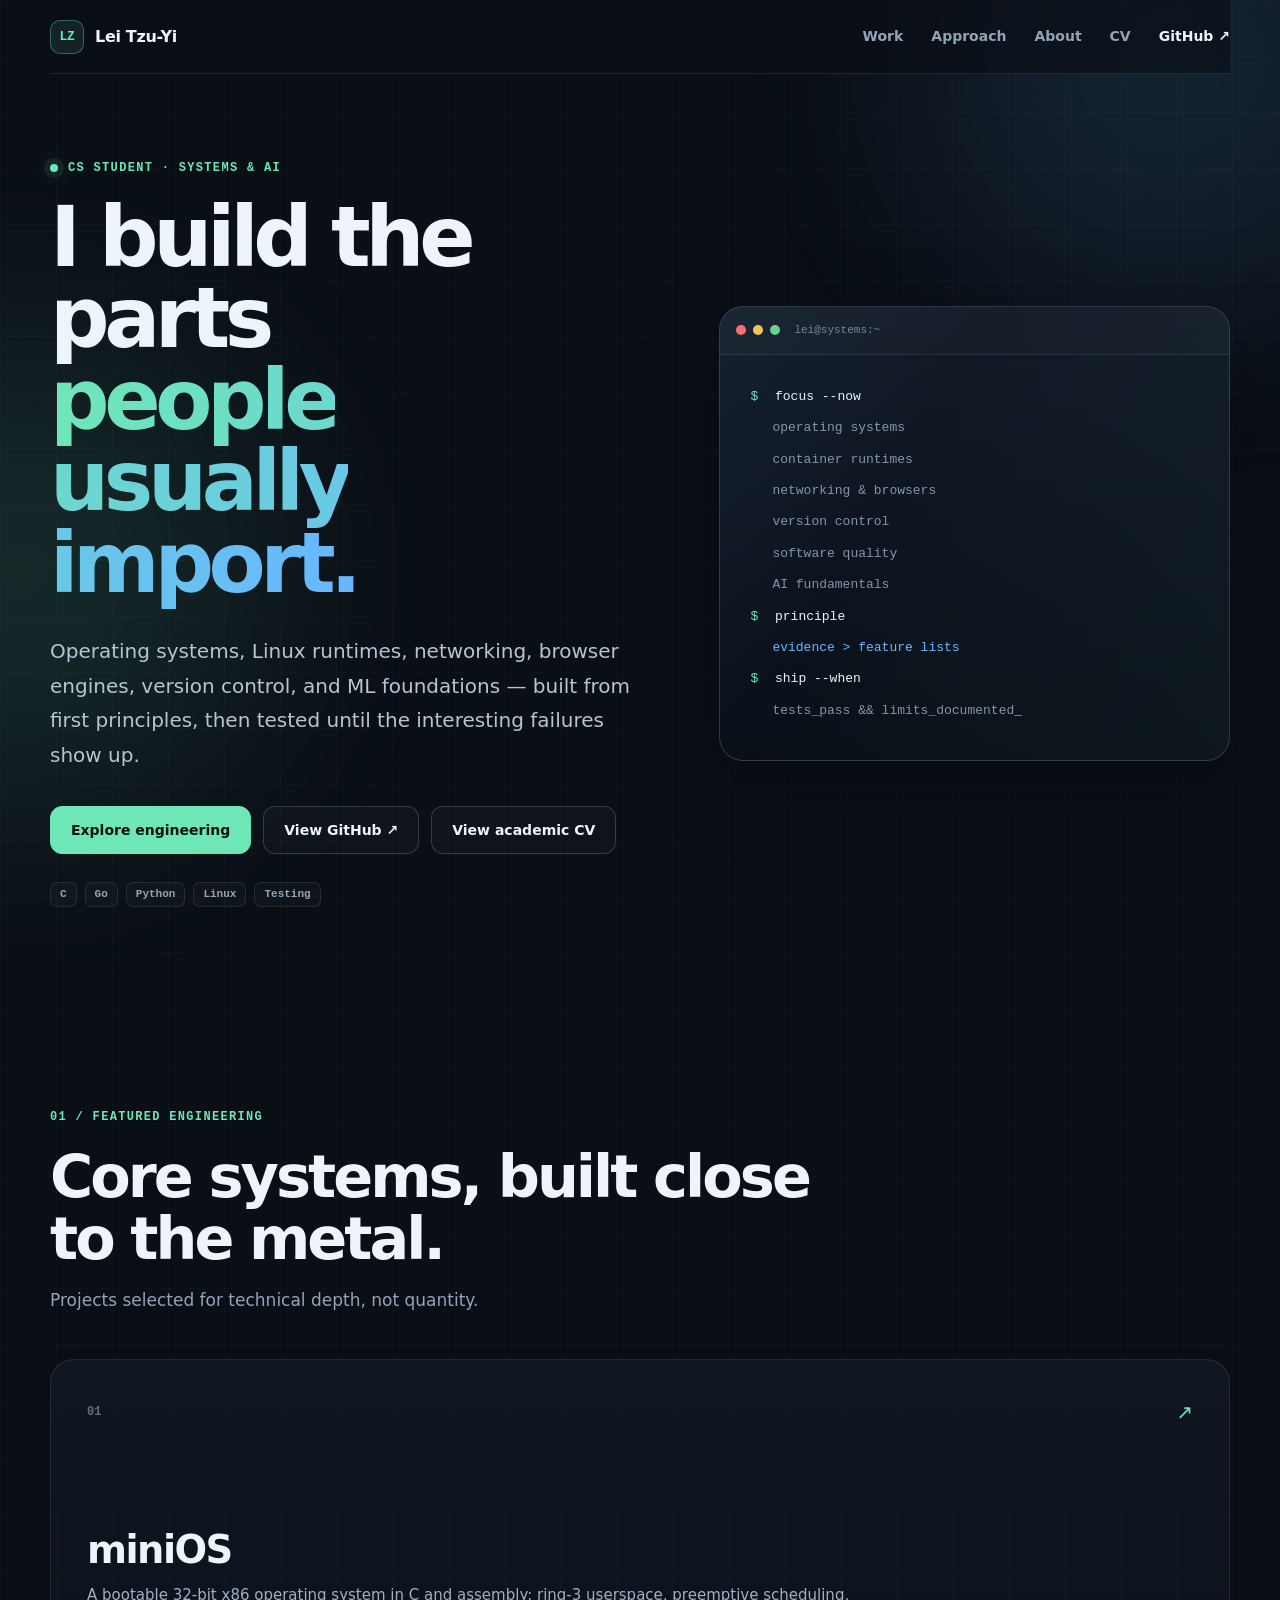
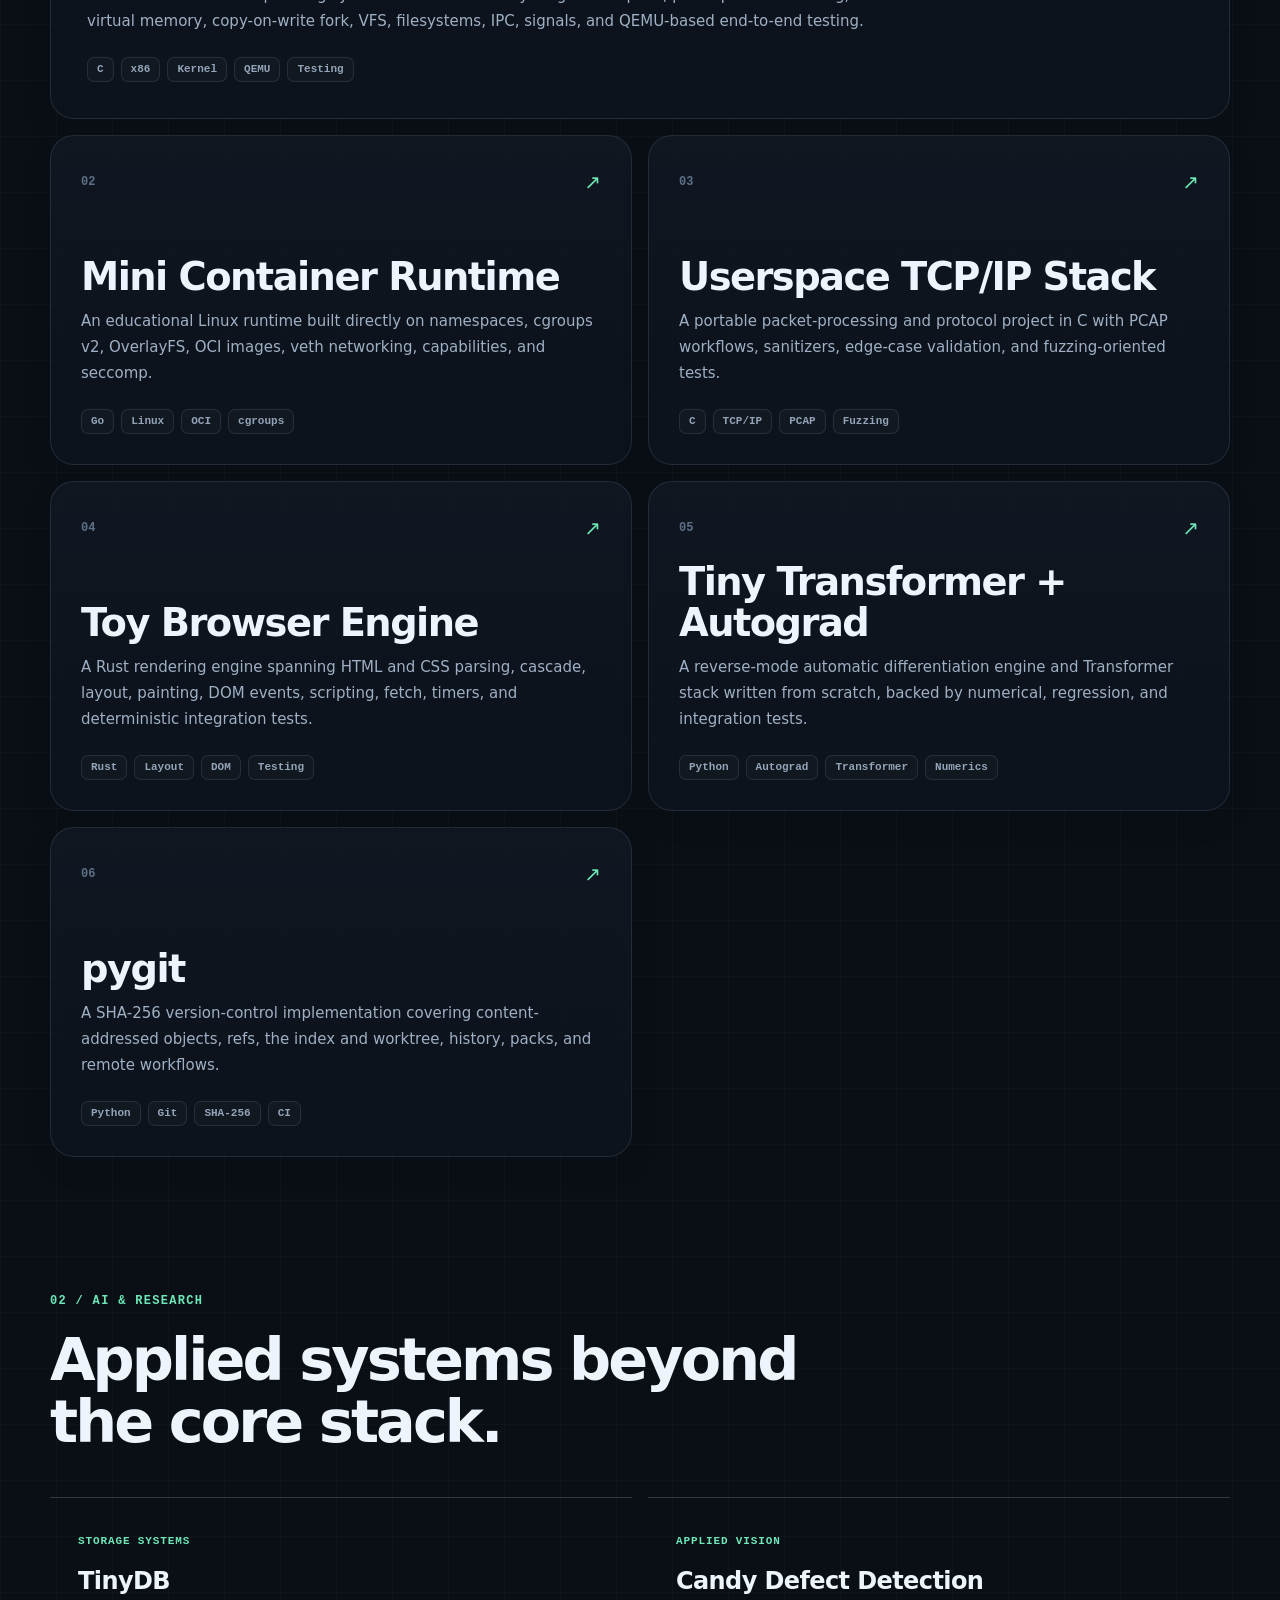
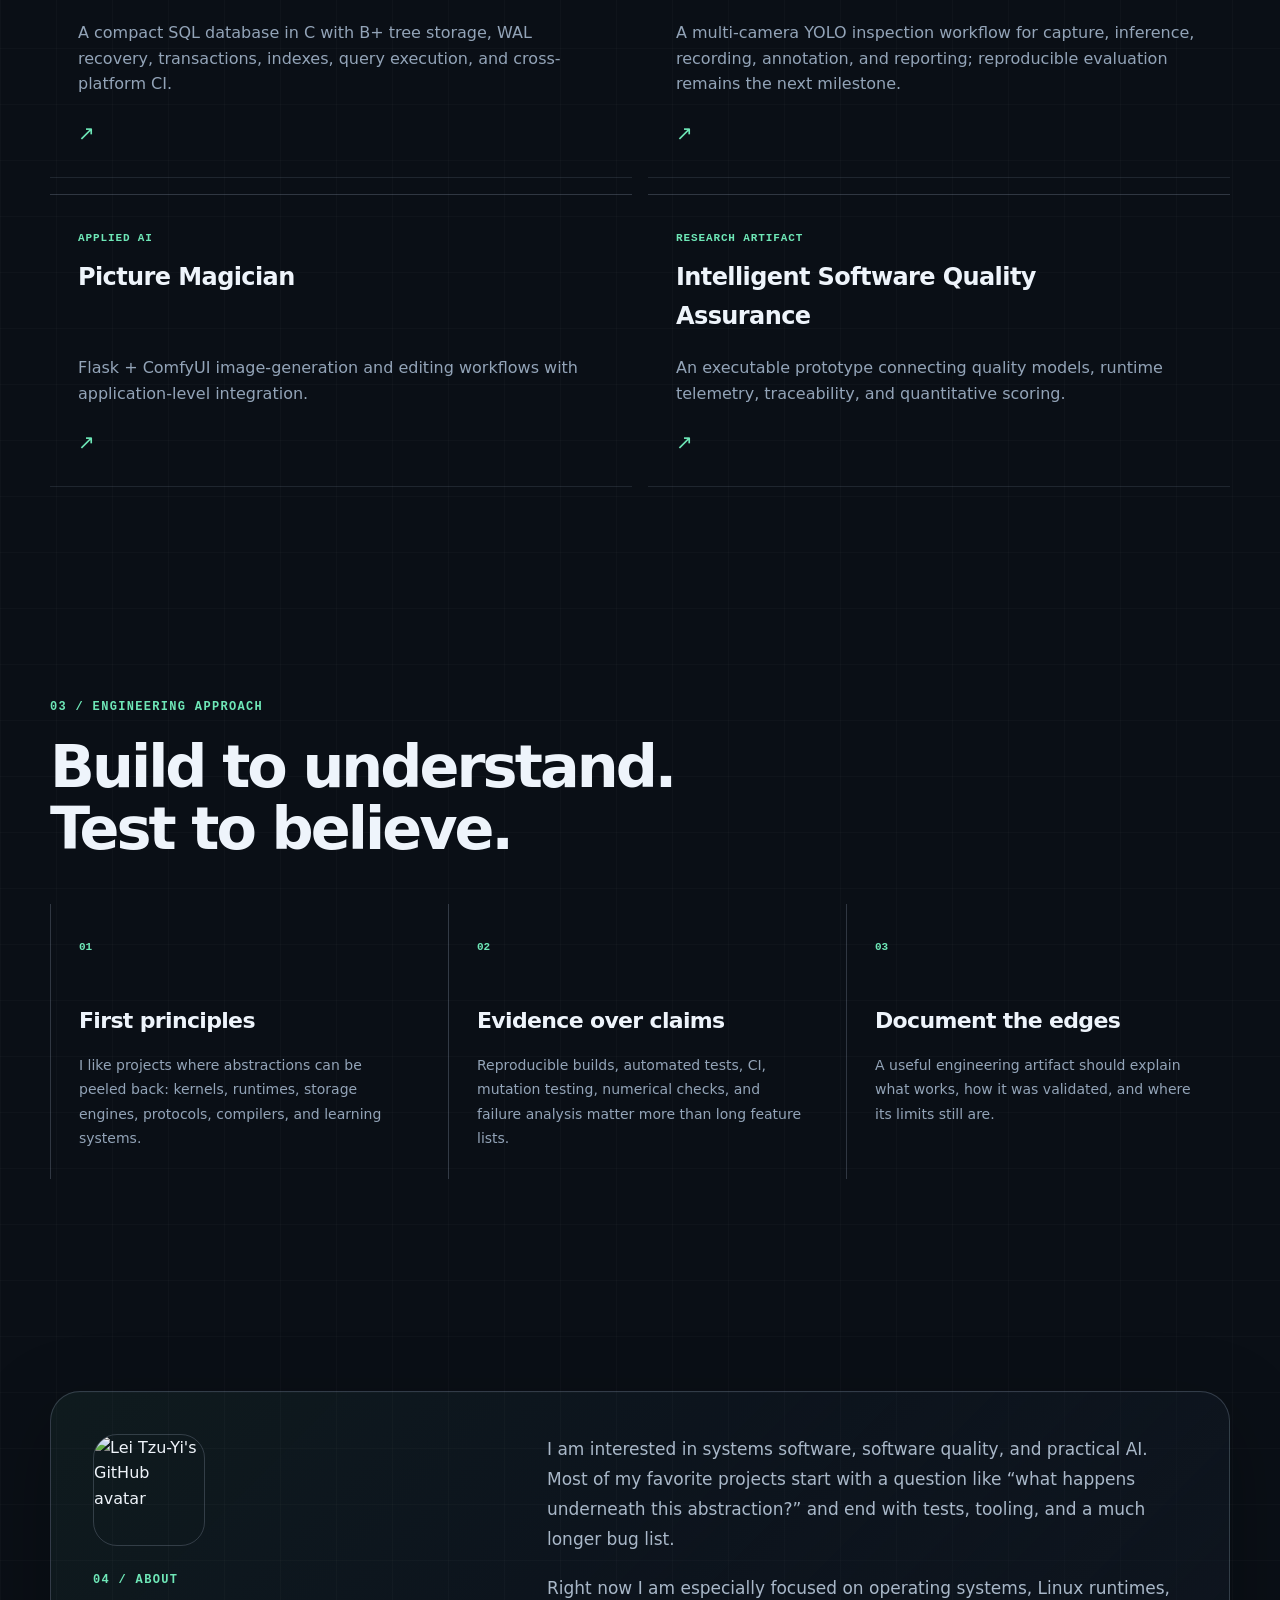
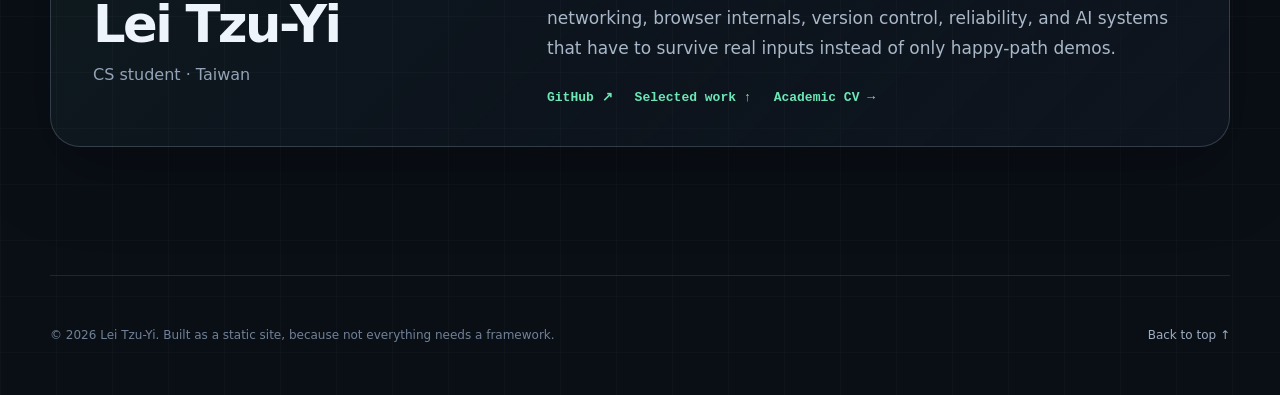
==== commit c8bb498f: "Keep TinyDB visible as additional systems work" ====
--- a/index.html
+++ b/index.html
@@ -118,6 +118,10 @@
         <h2>Applied systems beyond the core stack.</h2>
       </div>
       <div class="compact-grid">
+        <a class="compact-card reveal" href="https://github.com/Lei-TzuY/tinydb-c" target="_blank" rel="noreferrer">
+          <div><span class="compact-label">Storage systems</span><h3>TinyDB</h3></div>
+          <p>A compact SQL database in C with B+ tree storage, WAL recovery, transactions, indexes, query execution, and cross-platform CI.</p><span class="project-arrow">↗</span>
+        </a>
         <a class="compact-card reveal" href="https://github.com/Lei-TzuY/candy_detect" target="_blank" rel="noreferrer">
           <div><span class="compact-label">Applied vision</span><h3>Candy Defect Detection</h3></div>
           <p>A multi-camera YOLO inspection workflow for capture, inference, recording, annotation, and reporting; reproducible evaluation remains the next milestone.</p><span class="project-arrow">↗</span>
